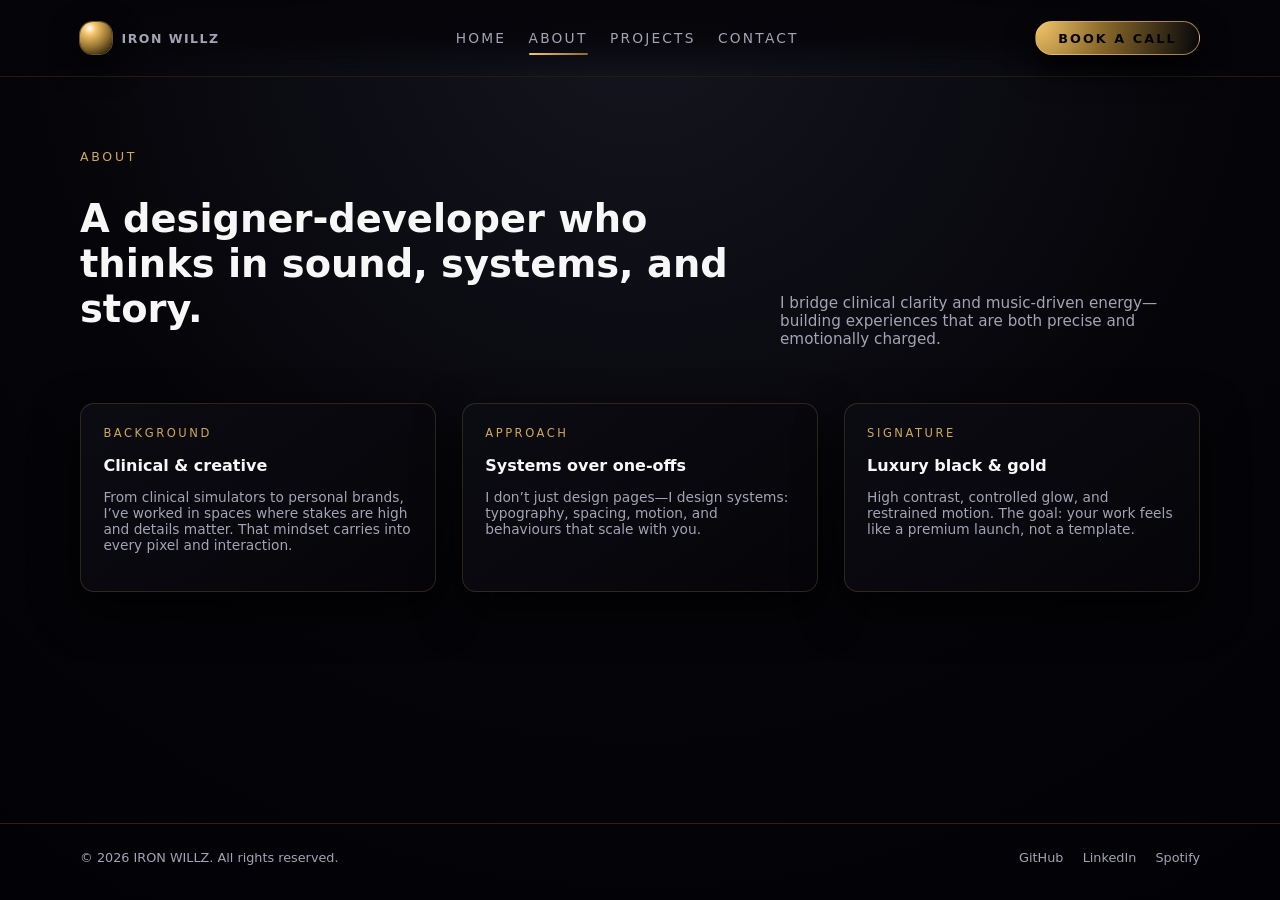
==== about.html @ b37a4c20 "Add about.html with page structure and content" ====
<!DOCTYPE html>
<html lang="en">
  <head>
    <meta charset="UTF-8" />
    <title>About — IRON WILLZ</title>
    <meta name="viewport" content="width=device-width, initial-scale=1" />
    <link rel="stylesheet" href="assets/css/themes.css" />
    <link rel="stylesheet" href="assets/css/main.css" />
    <link rel="stylesheet" href="assets/css/animations.css" />
  </head>
  <body>
    <div class="page">
      <header class="nav">
        <div class="container nav-inner">
          <a href="index.html" class="brand">
            <div class="brand-mark"></div>
            <span class="brand-text">IRON WILLZ</span>
          </a>

          <nav class="nav-links">
            <a href="index.html" class="nav-link">Home</a>
            <a href="about.html" class="nav-link nav-link--active">About</a>
            <a href="projects.html" class="nav-link">Projects</a>
            <a href="contact.html" class="nav-link">Contact</a>
          </nav>

          <a href="contact.html" class="btn-primary">Book a call</a>
        </div>
      </header>

      <main>
        <section class="section">
          <div class="container">
            <header class="section-header reveal">
              <div>
                <div class="section-kicker">About</div>
                <h1 class="section-title">
                  A designer‑developer who thinks in sound, systems, and story.
                </h1>
              </div>
              <p class="section-subtitle">
                I bridge clinical clarity and music‑driven energy—building
                experiences that are both precise and emotionally charged.
              </p>
            </header>

            <div class="card-grid">
              <article class="card reveal">
                <div class="card-kicker">Background</div>
                <h3 class="card-title">Clinical &amp; creative</h3>
                <p class="card-body">
                  From clinical simulators to personal brands, I’ve worked in
                  spaces where stakes are high and details matter. That mindset
                  carries into every pixel and interaction.
                </p>
              </article>

              <article class="card reveal reveal-delay-1">
                <div class="card-kicker">Approach</div>
                <h3 class="card-title">Systems over one‑offs</h3>
                <p class="card-body">
                  I don’t just design pages—I design systems: typography,
                  spacing, motion, and behaviours that scale with you.
                </p>
              </article>

              <article class="card reveal reveal-delay-2">
                <div class="card-kicker">Signature</div>
                <h3 class="card-title">Luxury black &amp; gold</h3>
                <p class="card-body">
                  High contrast, controlled glow, and restrained motion. The
                  goal: your work feels like a premium launch, not a template.
                </p>
              </article>
            </div>
          </div>
        </section>
      </main>

      <footer class="footer">
        <div class="container footer-inner">
          <span
            >© <span id="year"></span> IRON WILLZ. All rights
            reserved.</span
          >
          <div class="footer-links">
            <a href="#">GitHub</a>
            <a href="#">LinkedIn</a>
            <a href="#">Spotify</a>
          </div>
        </div>
      </footer>
    </div>

    <script src="assets/js/main.js"></script>
    <script src="assets/js/scroll.js"></script>
    <script>
      document.getElementById("year").textContent = new Date().getFullYear();
    </script>
  </body>
</html>
---- assets/css/themes.css ----
:root {
  --bg-main: #050509;
  --bg-elevated: #0b0b12;
  --bg-soft: #11111a;

  --gold: #f5c76b;
  --gold-soft: #cfa85a;
  --gold-deep: #8b6a2b;

  --text-main: #f7f7f7;
  --text-muted: #a3a3b5;

  --border-subtle: rgba(245, 199, 107, 0.18);
  --shadow-soft: 0 18px 45px rgba(0, 0, 0, 0.85);

  --radius-lg: 22px;
  --radius-md: 14px;
  --radius-pill: 999px;

  --transition-fast: 0.18s ease-out;
  --transition-med: 0.28s ease-out;

  --nav-height: 76px;
}

body {
  margin: 0;
  font-family: system-ui, -apple-system, BlinkMacSystemFont, "SF Pro Text",
    "Inter", sans-serif;
  background: radial-gradient(circle at top, #151520 0, #050509 55%, #020206 100%);
  color: var(--text-main);
  -webkit-font-smoothing: antialiased;
}
---- assets/css/main.css ----
*,
*::before,
*::after {
  box-sizing: border-box;
}

html {
  scroll-behavior: smooth;
}

body {
  min-height: 100vh;
}

a {
  color: inherit;
  text-decoration: none;
}

img {
  max-width: 100%;
  display: block;
}

/* Layout */

.page {
  min-height: 100vh;
  display: flex;
  flex-direction: column;
}

.container {
  width: min(1120px, 100% - 2.5rem);
  margin-inline: auto;
}

/* Navbar */

.nav {
  position: sticky;
  top: 0;
  z-index: 50;
  backdrop-filter: blur(18px);
  background: linear-gradient(
      to bottom,
      rgba(5, 5, 9, 0.96),
      rgba(5, 5, 9, 0.86),
      transparent
    );
  border-bottom: 1px solid rgba(245, 199, 107, 0.12);
}

.nav-inner {
  height: var(--nav-height);
  display: flex;
  align-items: center;
  justify-content: space-between;
}

.brand {
  display: flex;
  align-items: center;
  gap: 0.6rem;
}

.brand-mark {
  width: 32px;
  height: 32px;
  border-radius: 40%;
  background: radial-gradient(circle at 30% 20%, #fff 0, #f5c76b 18%, #8b6a2b 60%, #050509 100%);
  box-shadow: 0 0 0 1px rgba(245, 199, 107, 0.4),
    0 12px 30px rgba(0, 0, 0, 0.9);
}

.brand-text {
  font-weight: 600;
  letter-spacing: 0.12em;
  font-size: 0.78rem;
  text-transform: uppercase;
  color: var(--text-muted);
}

.nav-links {
  display: flex;
  align-items: center;
  gap: 1.4rem;
}

.nav-link {
  font-size: 0.86rem;
  text-transform: uppercase;
  letter-spacing: 0.16em;
  color: var(--text-muted);
  position: relative;
  padding-block: 0.2rem;
}

.nav-link::after {
  content: "";
  position: absolute;
  left: 0;
  bottom: -0.35rem;
  width: 0;
  height: 2px;
  border-radius: 999px;
  background: linear-gradient(90deg, var(--gold), var(--gold-deep));
  transition: width var(--transition-fast);
}

.nav-link:hover {
  color: var(--text-main);
}

.nav-link:hover::after,
.nav-link--active::after {
  width: 100%;
}

/* CTA button */

.btn-primary {
  border-radius: var(--radius-pill);
  padding: 0.55rem 1.4rem;
  border: 1px solid rgba(245, 199, 107, 0.6);
  background: radial-gradient(circle at 0 0, #f5c76b 0, #8b6a2b 40%, #050509 100%);
  color: #050509;
  font-size: 0.8rem;
  font-weight: 600;
  letter-spacing: 0.16em;
  text-transform: uppercase;
  box-shadow: 0 14px 30px rgba(0, 0, 0, 0.9);
  cursor: pointer;
  transition: transform var(--transition-fast), box-shadow var(--transition-fast),
    filter var(--transition-fast);
}

.btn-primary:hover {
  transform: translateY(-1px);
  filter: brightness(1.05);
  box-shadow: 0 18px 40px rgba(0, 0, 0, 0.95);
}

/* Sections */

.section {
  padding-block: 4.5rem;
}

.section-header {
  display: flex;
  justify-content: space-between;
  align-items: flex-end;
  gap: 1.5rem;
  margin-bottom: 2.5rem;
}

.section-kicker {
  font-size: 0.78rem;
  letter-spacing: 0.22em;
  text-transform: uppercase;
  color: var(--gold-soft);
}

.section-title {
  font-size: clamp(1.8rem, 3vw, 2.4rem);
  font-weight: 600;
}

.section-subtitle {
  max-width: 420px;
  font-size: 0.95rem;
  color: var(--text-muted);
}

/* Hero */

.hero {
  padding-block: 4.5rem 4rem;
}

.hero-grid {
  display: grid;
  grid-template-columns: minmax(0, 1.4fr) minmax(0, 1fr);
  gap: 3rem;
  align-items: center;
}

.hero-eyebrow {
  font-size: 0.8rem;
  letter-spacing: 0.22em;
  text-transform: uppercase;
  color: var(--gold-soft);
  margin-bottom: 0.9rem;
}

.hero-title {
  font-size: clamp(2.4rem, 4vw, 3.2rem);
  line-height: 1.05;
  margin-bottom: 1rem;
}

.hero-title span {
  background: linear-gradient(120deg, #f5c76b, #fff5d0, #cfa85a);
  -webkit-background-clip: text;
  color: transparent;
}

.hero-tagline {
  font-size: 0.98rem;
  color: var(--text-muted);
  max-width: 460px;
  margin-bottom: 1.8rem;
}

.hero-meta {
  display: flex;
  flex-wrap: wrap;
  gap: 1.4rem;
  font-size: 0.8rem;
  text-transform: uppercase;
  letter-spacing: 0.18em;
  color: var(--text-muted);
}

.hero-meta span {
  padding: 0.35rem 0.9rem;
  border-radius: var(--radius-pill);
  border: 1px solid rgba(245, 199, 107, 0.22);
  background: radial-gradient(circle at 0 0, rgba(245, 199, 107, 0.12), transparent 55%);
}

/* Hero card */

.hero-card {
  border-radius: var(--radius-lg);
  background: radial-gradient(circle at 0 0, rgba(245, 199, 107, 0.16), transparent 55%),
    linear-gradient(145deg, #0b0b12, #050509);
  border: 1px solid var(--border-subtle);
  box-shadow: var(--shadow-soft);
  padding: 1.6rem;
  position: relative;
  overflow: hidden;
}

.hero-card-tag {
  font-size: 0.7rem;
  letter-spacing: 0.22em;
  text-transform: uppercase;
  color: var(--text-muted);
  margin-bottom: 0.8rem;
}

.hero-card-main {
  display: flex;
  align-items: center;
  gap: 1.4rem;
}

.hero-avatar {
  width: 82px;
  height: 82px;
  border-radius: 50%;
  border: 2px solid rgba(245, 199, 107, 0.7);
  overflow: hidden;
  box-shadow: 0 16px 40px rgba(0, 0, 0, 0.9);
}

.hero-card-text h3 {
  font-size: 1rem;
  margin: 0 0 0.3rem;
}

.hero-card-text p {
  margin: 0;
  font-size: 0.8rem;
  color: var(--text-muted);
}

.hero-card-pill {
  position: absolute;
  right: 1.4rem;
  bottom: 1.4rem;
  padding: 0.35rem 0.9rem;
  border-radius: var(--radius-pill);
  border: 1px solid rgba(245, 199, 107, 0.4);
  font-size: 0.7rem;
  letter-spacing: 0.18em;
  text-transform: uppercase;
  color: var(--gold-soft);
}

/* Cards */

.card-grid {
  display: grid;
  grid-template-columns: repeat(auto-fit, minmax(260px, 1fr));
  gap: 1.6rem;
}

.card {
  border-radius: var(--radius-md);
  background: linear-gradient(145deg, #0b0b12, #050509);
  border: 1px solid rgba(245, 199, 107, 0.16);
  padding: 1.4rem;
  box-shadow: var(--shadow-soft);
  position: relative;
  overflow: hidden;
  transition: transform var(--transition-med), box-shadow var(--transition-med),
    border-color var(--transition-med);
}

.card::before {
  content: "";
  position: absolute;
  inset: -40%;
  background: radial-gradient(circle at 0 0, rgba(245, 199, 107, 0.16), transparent 60%);
  opacity: 0;
  transition: opacity var(--transition-med), transform var(--transition-med);
}

.card:hover {
  transform: translateY(-4px);
  border-color: rgba(245, 199, 107, 0.4);
  box-shadow: 0 22px 55px rgba(0, 0, 0, 0.95);
}

.card:hover::before {
  opacity: 1;
  transform: translate3d(6px, -6px, 0);
}

.card-kicker {
  font-size: 0.72rem;
  letter-spacing: 0.22em;
  text-transform: uppercase;
  color: var(--gold-soft);
  margin-bottom: 0.6rem;
}

.card-title {
  font-size: 1rem;
  margin-bottom: 0.4rem;
}

.card-body {
  font-size: 0.86rem;
  color: var(--text-muted);
  margin-bottom: 1rem;
}

.card-meta {
  display: flex;
  justify-content: space-between;
  align-items: center;
  font-size: 0.75rem;
  color: var(--text-muted);
}

/* Footer */

.footer {
  margin-top: auto;
  border-top: 1px solid rgba(245, 199, 107, 0.16);
  padding-block: 1.6rem 2.2rem;
  font-size: 0.8rem;
  color: var(--text-muted);
}

.footer-inner {
  display: flex;
  justify-content: space-between;
  gap: 1rem;
  flex-wrap: wrap;
}

.footer-links {
  display: flex;
  gap: 1.2rem;
}

/* Contact form */

.form {
  max-width: 520px;
}

.form-row {
  display: flex;
  gap: 1rem;
}

.form-field {
  flex: 1;
  margin-bottom: 1rem;
}

label {
  display: block;
  font-size: 0.8rem;
  text-transform: uppercase;
  letter-spacing: 0.16em;
  margin-bottom: 0.4rem;
  color: var(--text-muted);
}

input,
textarea {
  width: 100%;
  border-radius: 12px;
  border: 1px solid rgba(245, 199, 107, 0.22);
  background: #050509;
  color: var(--text-main);
  padding: 0.7rem 0.9rem;
  font-size: 0.9rem;
  outline: none;
  transition: border-color var(--transition-fast), box-shadow var(--transition-fast),
    background var(--transition-fast);
}

input:focus,
textarea:focus {
  border-color: rgba(245, 199, 107, 0.7);
  box-shadow: 0 0 0 1px rgba(245, 199, 107, 0.4);
  background: #080812;
}

textarea {
  min-height: 140px;
  resize: vertical;
}

/* Responsive */

@media (max-width: 768px) {
  .nav-inner {
    gap: 1rem;
  }

  .nav-links {
    display: none; /* you can later replace with a mobile menu */
  }

  .hero-grid {
    grid-template-columns: minmax(0, 1fr);
  }

  .section-header {
    flex-direction: column;
    align-items: flex-start;
  }

  .form-row {
    flex-direction: column;
  }
}
---- assets/css/animations.css ----
.reveal {
  opacity: 0;
  transform: translateY(18px);
  transition: opacity 0.6s ease-out, transform 0.6s ease-out;
}

.reveal--visible {
  opacity: 1;
  transform: translateY(0);
}

.reveal-delay-1 {
  transition-delay: 0.08s;
}
.reveal-delay-2 {
  transition-delay: 0.16s;
}
.reveal-delay-3 {
  transition-delay: 0.24s;
}
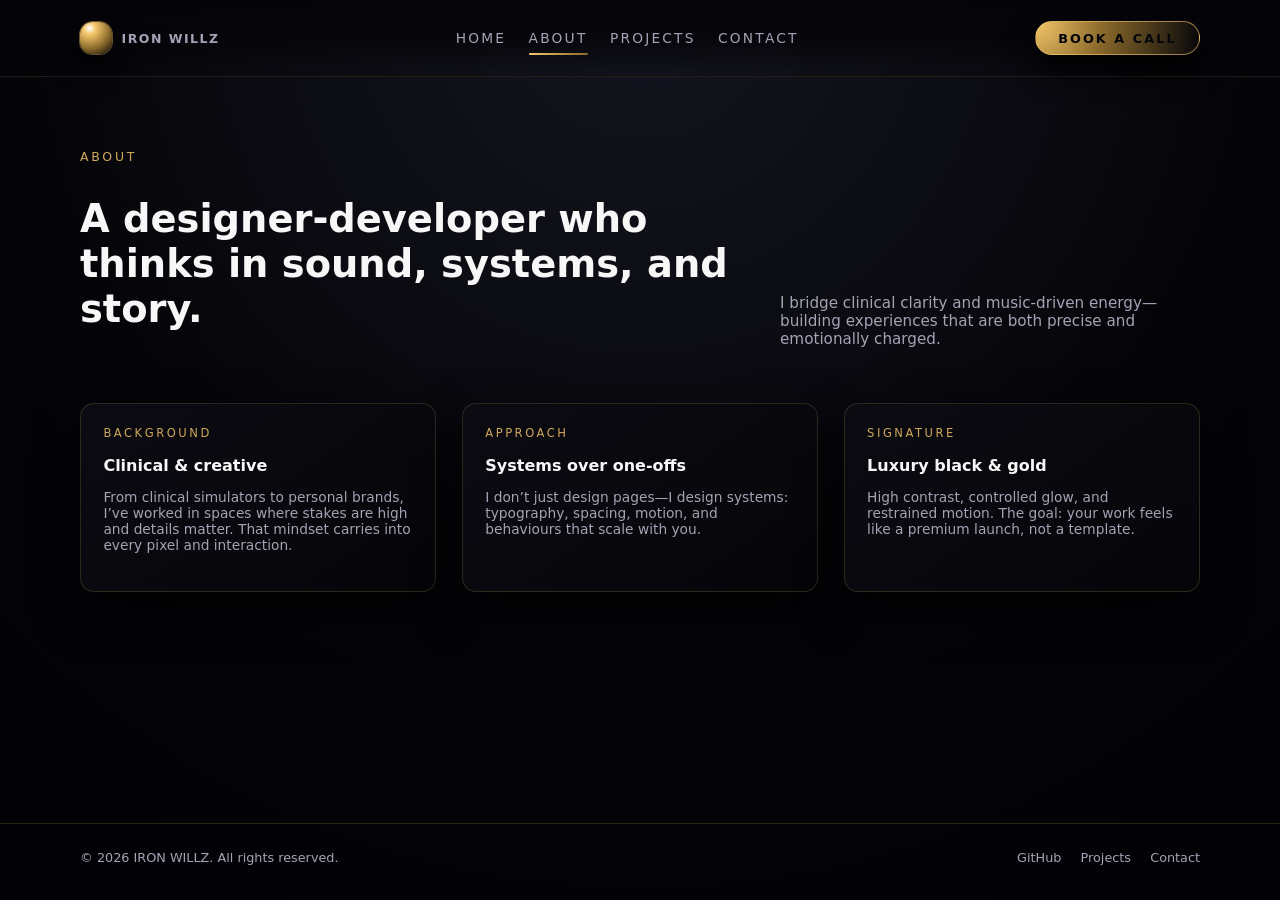
==== commit 26e35808: "refactor: reorganize portfolio into structured static site layout" ====
--- a/about.html
+++ b/about.html
@@ -80,13 +80,12 @@
       <footer class="footer">
         <div class="container footer-inner">
           <span
-            >© <span id="year"></span> IRON WILLZ. All rights
-            reserved.</span
+            >© <span data-year></span> IRON WILLZ. All rights reserved.</span
           >
           <div class="footer-links">
-            <a href="#">GitHub</a>
-            <a href="#">LinkedIn</a>
-            <a href="#">Spotify</a>
+            <a href="https://github.com/willzofsteel305" target="_blank" rel="noreferrer">GitHub</a>
+            <a href="projects.html">Projects</a>
+            <a href="contact.html">Contact</a>
           </div>
         </div>
       </footer>
@@ -94,8 +93,5 @@
 
     <script src="assets/js/main.js"></script>
     <script src="assets/js/scroll.js"></script>
-    <script>
-      document.getElementById("year").textContent = new Date().getFullYear();
-    </script>
   </body>
 </html>
--- a/assets/css/main.css
+++ b/assets/css/main.css
@@ -141,6 +141,13 @@
   box-shadow: 0 18px 40px rgba(0, 0, 0, 0.95);
 }
 
+.btn-primary:disabled {
+  opacity: 0.65;
+  cursor: not-allowed;
+  transform: none;
+  box-shadow: 0 14px 30px rgba(0, 0, 0, 0.65);
+}
+
 /* Sections */
 
 .section {
@@ -171,6 +178,14 @@
   max-width: 420px;
   font-size: 0.95rem;
   color: var(--text-muted);
+}
+
+.contact-note {
+  margin-bottom: 1.25rem;
+}
+
+.contact-note a {
+  color: var(--gold-soft);
 }
 
 /* Hero */
@@ -454,4 +469,3 @@
     flex-direction: column;
   }
 }
-
